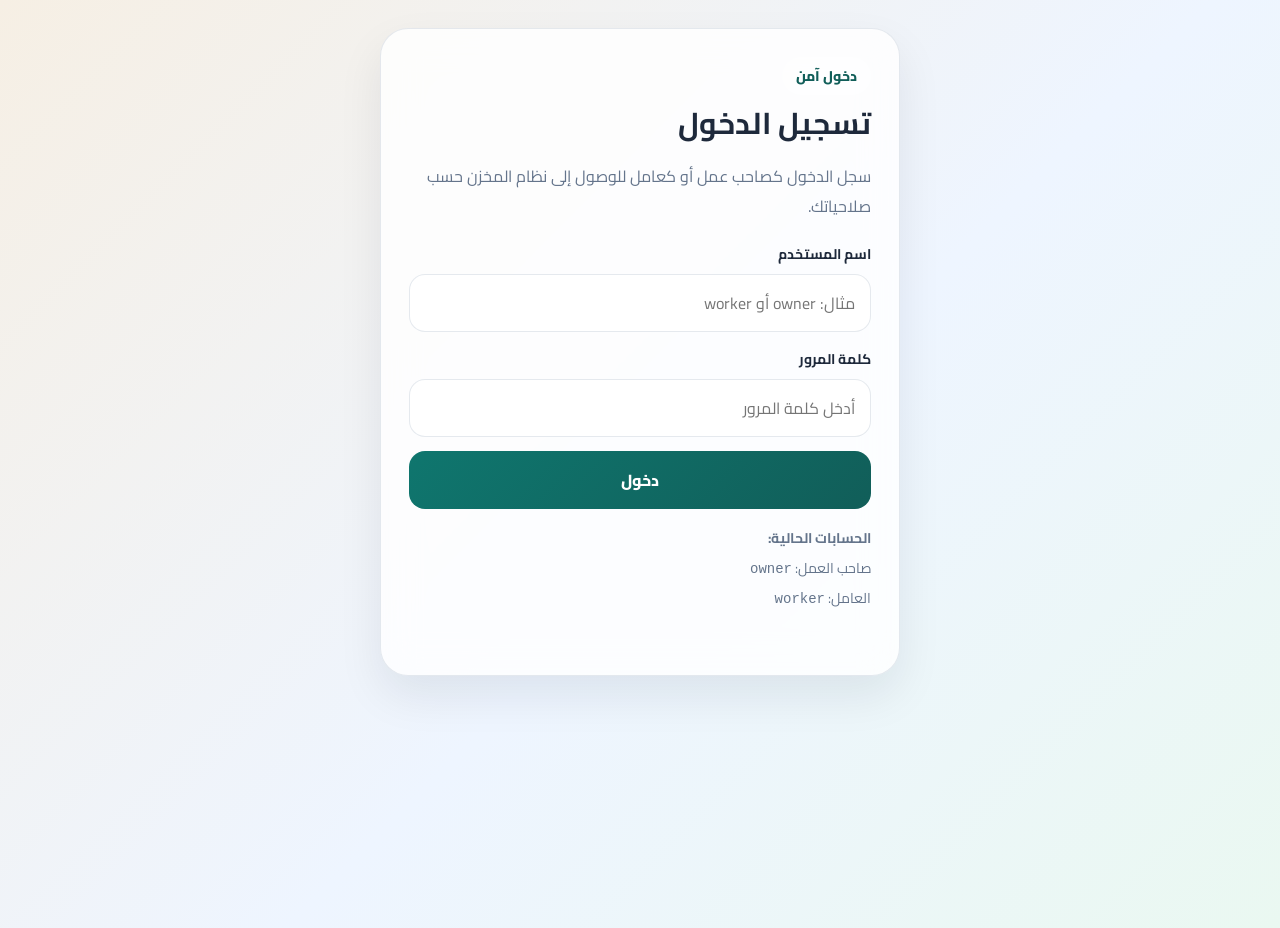
==== index.html @ 0a240dae "Add files via upload" ====
<!DOCTYPE html>
<html lang="ar" dir="rtl">
<head>
  <meta charset="UTF-8">
  <meta name="viewport" content="width=device-width, initial-scale=1.0">
  <link rel="manifest" href="manifest.json">
  <meta name="theme-color" content="#2c3e50">
  <meta name="apple-mobile-web-app-capable" content="yes">
  <meta name="apple-mobile-web-app-status-bar-style" content="default">
  <title>نظام إدارة المخزن - الرئيسية</title>
  <link rel="preconnect" href="https://fonts.googleapis.com">
  <link rel="preconnect" href="https://fonts.gstatic.com" crossorigin>
  <link href="https://fonts.googleapis.com/css2?family=Cairo:wght@400;600;700;800&display=swap" rel="stylesheet">
  <link rel="stylesheet" href="style.css">
</head>
<body data-page="dashboard">
  <section class="auth-shell" id="authShell">
    <div class="auth-card">
      <span class="eyebrow">دخول آمن</span>
      <h2>تسجيل الدخول</h2>
      <p class="auth-copy">سجل الدخول كصاحب عمل أو كعامل للوصول إلى نظام المخزن حسب صلاحياتك.</p>

      <div class="auth-form">
        <label>
          <span>اسم المستخدم</span>
          <input id="loginUsername" type="text" placeholder="مثال: owner أو worker">
        </label>
        <label>
          <span>كلمة المرور</span>
          <input id="loginPassword" type="password" placeholder="أدخل كلمة المرور">
        </label>
        <button type="button" class="primary-btn" id="loginBtn">دخول</button>
      </div>

      <div class="auth-hint">
        <strong>الحسابات الحالية:</strong>
        <span>صاحب العمل: <code>owner</code></span>
        <span>العامل: <code>worker</code></span>
      </div>

      <p class="auth-error" id="loginError"></p>
    </div>
  </section>

  <div class="app-shell is-hidden" id="appShell">
    <header class="topbar">
      <div>
        <span class="eyebrow">نظام المخزن</span>
        <h1 class="topbar__title">لوحة الرئيسية</h1>
      </div>

      <div class="topbar__actions">
        <div class="session-badge">
          <span id="sessionRole">غير مسجل</span>
          <button type="button" class="ghost-btn" id="logoutBtn">تسجيل خروج</button>
        </div>
        <button type="button" class="ghost-btn install-btn is-hidden" id="installBtn">تثبيت التطبيق</button>
        <button type="button" class="ghost-btn" id="darkModeBtn">الوضع الليلي</button>
      </div>
    </header>

    <nav class="main-nav">
      <a href="index.html" data-nav="dashboard">الرئيسية</a>
      <a href="products.html" data-nav="products">المنتجات</a>
      <a href="reports.html" data-nav="reports">التقارير</a>
    </nav>

    <main class="page-shell">
      <section class="hero">
        <div class="hero__content">
          <span class="eyebrow">ملخص سريع</span>
          <h2>تابع المخزن من نظرة واحدة</h2>
          <p>بطاقات سريعة للإجماليات المهمة، مع تحديث تلقائي حسب المنتجات المخزنة.</p>
        </div>
      <div class="hero__actions">
          <button type="button" class="ghost-btn" id="printBtn">طباعة</button>
          <button type="button" class="ghost-btn" id="exportBtn">تصدير Excel</button>
          <button type="button" class="ghost-btn" id="showBuyBtn">عرض سعر الشراء</button>
          <button type="button" class="ghost-btn" id="hideBuyBtn">إخفاء سعر الشراء</button>
          <button type="button" class="ghost-btn" id="showProfitBtn">عرض الربح</button>
          <button type="button" class="ghost-btn" id="hideProfitBtn">إخفاء الربح</button>
        </div>
      </section>

      <section class="dashboard" id="dashboardCards">
        <article class="card accent">
          <span class="card__label">إجمالي القطع</span>
          <strong class="card__value" id="totalProducts">0</strong>
        </article>
        <article class="card">
          <span class="card__label">عدد الأصناف</span>
          <strong class="card__value" id="totalItems">0</strong>
        </article>
        <article class="card" id="profitCard">
          <span class="card__label">إجمالي الأرباح</span>
          <strong class="card__value" id="totalProfit">مخفي</strong>
        </article>
      </section>

      <section class="panel">
        <div class="panel__header">
          <h2>ملخص اليوم</h2>
          <p id="summary">لا توجد بيانات بعد.</p>
        </div>
      </section>
    </main>
  </div>

  <div class="toast-stack" id="toastStack"></div>

  <script src="script.js"></script>
</body>
</html>
---- style.css ----
:root {
  --bg: linear-gradient(135deg, #f6efe4 0%, #eef5ff 55%, #eaf8f1 100%);
  --surface: rgba(255, 255, 255, 0.82);
  --surface-strong: #ffffff;
  --text: #1e293b;
  --muted: #64748b;
  --border: rgba(148, 163, 184, 0.24);
  --shadow: 0 20px 45px rgba(15, 23, 42, 0.08);
  --primary: #0f766e;
  --primary-strong: #115e59;
  --navy: #1e3a8a;
  --accent: #ea580c;
  --danger: #dc2626;
}

body.dark {
  --bg: radial-gradient(circle at top, #203449 0%, #0f172a 60%, #08111f 100%);
  --surface: rgba(15, 23, 42, 0.82);
  --surface-strong: #162235;
  --text: #e2e8f0;
  --muted: #94a3b8;
  --border: rgba(148, 163, 184, 0.15);
  --shadow: 0 20px 45px rgba(2, 6, 23, 0.35);
  --primary: #2dd4bf;
  --primary-strong: #14b8a6;
  --navy: #3b82f6;
  --accent: #fb923c;
  --danger: #f87171;
}

* {
  box-sizing: border-box;
}

body {
  margin: 0;
  min-height: 100vh;
  font-family: "Cairo", sans-serif;
  background: var(--bg);
  color: var(--text);
  overscroll-behavior-y: contain;
  -webkit-tap-highlight-color: transparent;
  padding-bottom: calc(env(safe-area-inset-bottom, 0px) + 16px);
}

body.standalone {
  padding-top: env(safe-area-inset-top, 0px);
}

button,
input,
select {
  font: inherit;
}

.is-hidden {
  display: none !important;
}

.auth-shell {
  width: min(520px, calc(100% - 24px));
  margin: 28px auto 0;
}

.auth-card,
.topbar,
.main-nav,
.hero,
.panel,
.card {
  backdrop-filter: blur(18px);
  background: var(--surface);
  border: 1px solid var(--border);
  box-shadow: var(--shadow);
}

.auth-card {
  border-radius: 28px;
  padding: 28px;
}

.auth-card h2 {
  margin: 0 0 10px;
  font-size: 30px;
}

.auth-copy,
.auth-error,
.auth-hint,
.panel__header p,
.hero p,
.card__label,
.summary {
  color: var(--muted);
}

.auth-copy {
  margin: 0 0 20px;
}

.auth-form,
.form-grid,
.filters-grid {
  display: grid;
  gap: 14px;
}

.auth-hint {
  margin-top: 16px;
  display: grid;
  gap: 4px;
  font-size: 14px;
}

.auth-error {
  min-height: 24px;
  margin: 12px 0 0;
  color: var(--danger);
  font-weight: 700;
}

.app-shell {
  width: min(1180px, calc(100% - 24px));
  margin: 0 auto;
  padding: 18px 0 40px;
}

.topbar {
  display: flex;
  justify-content: space-between;
  align-items: center;
  gap: 18px;
  padding: 20px 24px;
  border-radius: 26px;
}

.topbar__title {
  margin: 8px 0 0;
  font-size: clamp(28px, 3vw, 42px);
}

.topbar__actions,
.hero__actions {
  display: flex;
  flex-wrap: wrap;
  gap: 12px;
  align-items: center;
}

.main-nav {
  margin-top: 16px;
  border-radius: 22px;
  padding: 10px;
  display: flex;
  gap: 10px;
  flex-wrap: wrap;
}

.main-nav a {
  text-decoration: none;
  color: var(--text);
  padding: 12px 18px;
  border-radius: 14px;
  font-weight: 700;
  transition: transform 0.2s ease, background 0.2s ease;
}

.main-nav a.active,
.main-nav a:hover {
  background: linear-gradient(135deg, var(--primary), var(--primary-strong));
  color: #fff;
  transform: translateY(-1px);
}

.page-shell {
  padding-top: 18px;
}

.hero {
  display: flex;
  align-items: center;
  justify-content: space-between;
  gap: 20px;
  padding: 28px;
  border-radius: 28px;
  position: relative;
  overflow: hidden;
}

.hero::before,
.hero::after {
  content: "";
  position: absolute;
  border-radius: 999px;
  opacity: 0.32;
  pointer-events: none;
}

.hero::before {
  width: 220px;
  height: 220px;
  background: #f97316;
  top: -90px;
  left: -80px;
}

.hero::after {
  width: 240px;
  height: 240px;
  background: #14b8a6;
  bottom: -150px;
  right: -40px;
}

.hero__content,
.hero__actions {
  position: relative;
  z-index: 1;
}

.eyebrow {
  display: inline-flex;
  padding: 6px 14px;
  border-radius: 999px;
  background: rgba(255, 255, 255, 0.34);
  color: var(--primary-strong);
  font-size: 14px;
  font-weight: 800;
}

.hero h2 {
  margin: 12px 0 10px;
  font-size: clamp(28px, 3vw, 42px);
}

.hero p {
  margin: 0;
  max-width: 620px;
  font-size: 17px;
}

.session-badge {
  display: flex;
  align-items: center;
  gap: 10px;
  padding: 8px 12px;
  border-radius: 18px;
  background: rgba(255, 255, 255, 0.34);
  color: var(--text);
  font-weight: 700;
}

.ghost-btn,
.primary-btn,
.icon-btn,
.floating {
  border: 0;
  border-radius: 16px;
  cursor: pointer;
  transition: transform 0.2s ease, opacity 0.2s ease, background 0.2s ease;
}

.ghost-btn {
  padding: 12px 18px;
  background: rgba(255, 255, 255, 0.44);
  color: var(--text);
  font-weight: 700;
}

.install-btn {
  background: linear-gradient(135deg, var(--navy), #2563eb);
  color: #fff;
}

.primary-btn {
  width: 100%;
  padding: 14px 18px;
  background: linear-gradient(135deg, var(--primary), var(--primary-strong));
  color: #fff;
  font-weight: 800;
}

.dashboard {
  margin-top: 20px;
  display: grid;
  grid-template-columns: repeat(3, minmax(0, 1fr));
  gap: 16px;
}

.dashboard--compact {
  grid-template-columns: repeat(2, minmax(0, 1fr));
}

.card {
  padding: 20px;
  border-radius: 22px;
}

.card.accent {
  background: linear-gradient(135deg, rgba(15, 118, 110, 0.9), rgba(17, 94, 89, 0.92));
  color: #fff;
}

.card.accent .card__label {
  color: rgba(255, 255, 255, 0.82);
}

.card__label {
  display: block;
  font-size: 14px;
  margin-bottom: 12px;
}

.card__value {
  font-size: clamp(24px, 3vw, 34px);
}

.content-grid {
  display: grid;
  grid-template-columns: 360px minmax(0, 1fr);
  gap: 18px;
  margin-top: 20px;
}

.panel {
  margin-top: 18px;
  padding: 24px;
  border-radius: 26px;
}

.panel:first-of-type {
  margin-top: 20px;
}

.panel__header {
  margin-bottom: 18px;
}

.panel__header h2 {
  margin: 0 0 6px;
  font-size: 24px;
}

.panel__header--inline {
  display: flex;
  align-items: end;
  justify-content: space-between;
  gap: 16px;
}

label span {
  display: block;
  margin-bottom: 7px;
  font-size: 14px;
  font-weight: 700;
}

input,
select {
  width: 100%;
  padding: 13px 15px;
  border-radius: 16px;
  border: 1px solid var(--border);
  background: var(--surface-strong);
  color: var(--text);
  outline: none;
}

input:focus,
select:focus {
  border-color: var(--primary);
  box-shadow: 0 0 0 4px rgba(20, 184, 166, 0.12);
}

.search-input {
  max-width: 280px;
}

.summary {
  margin-top: 18px;
  padding: 16px;
  border-radius: 18px;
  background: rgba(255, 255, 255, 0.35);
  font-weight: 700;
}

.table-wrap {
  overflow: auto;
}

.toast-stack {
  position: fixed;
  top: 18px;
  left: 18px;
  display: grid;
  gap: 10px;
  z-index: 1000;
}

.toast {
  min-width: 220px;
  max-width: 320px;
  padding: 14px 16px;
  border-radius: 16px;
  color: #fff;
  box-shadow: var(--shadow);
  animation: toast-in 0.24s ease;
}

.toast.success {
  background: linear-gradient(135deg, #0f766e, #115e59);
}

.toast.error {
  background: linear-gradient(135deg, #dc2626, #b91c1c);
}

.toast.info {
  background: linear-gradient(135deg, #1d4ed8, #1e40af);
}

.modal-backdrop {
  position: fixed;
  inset: 0;
  background: rgba(15, 23, 42, 0.54);
  display: grid;
  place-items: center;
  padding: 16px;
  z-index: 1100;
}

.modal-card {
  width: min(520px, 100%);
  border-radius: 24px;
  padding: 24px;
  background: var(--surface);
  border: 1px solid var(--border);
  box-shadow: var(--shadow);
  backdrop-filter: blur(18px);
}

.modal-actions {
  display: flex;
  gap: 12px;
  margin-top: 18px;
}

.modal-save {
  width: auto;
  min-width: 160px;
}

.danger-fill {
  background: linear-gradient(135deg, #dc2626, #b91c1c);
}

table {
  width: 100%;
  border-collapse: collapse;
}

th,
td {
  padding: 14px 12px;
  text-align: center;
  border-bottom: 1px solid var(--border);
  white-space: nowrap;
}

th {
  color: var(--muted);
  font-size: 13px;
  font-weight: 800;
}

tbody tr:hover {
  background: rgba(148, 163, 184, 0.08);
}

.actions-cell {
  display: flex;
  justify-content: center;
  gap: 8px;
}

.icon-btn {
  width: 38px;
  height: 38px;
  background: var(--surface-strong);
  color: var(--text);
  border: 1px solid var(--border);
  font-weight: 800;
}

.icon-btn.danger {
  color: var(--danger);
}

.badge {
  display: inline-flex;
  align-items: center;
  justify-content: center;
  padding: 6px 12px;
  border-radius: 999px;
  background: rgba(15, 118, 110, 0.12);
  color: var(--primary-strong);
  font-weight: 800;
}

.floating {
  position: fixed;
  left: 24px;
  bottom: 24px;
  width: 62px;
  height: 62px;
  border-radius: 50%;
  background: linear-gradient(135deg, var(--accent), #f97316);
  color: #fff;
  font-size: 34px;
  box-shadow: 0 16px 30px rgba(234, 88, 12, 0.28);
  z-index: 20;
}

.ghost-btn:hover,
.primary-btn:hover,
.icon-btn:hover,
.floating:hover,
.main-nav a:hover {
  transform: translateY(-2px);
}

@keyframes toast-in {
  from {
    opacity: 0;
    transform: translateY(-8px);
  }
  to {
    opacity: 1;
    transform: translateY(0);
  }
}

@media (max-width: 980px) {
  .content-grid,
  .dashboard,
  .dashboard--compact {
    grid-template-columns: 1fr;
  }
}

@media (max-width: 720px) {
  .app-shell {
    width: min(100% - 18px, 1180px);
    padding-bottom: 90px;
  }

  .topbar,
  .hero,
  .panel,
  .auth-card {
    padding: 20px;
    border-radius: 22px;
  }

  .topbar,
  .hero,
  .panel__header--inline {
    flex-direction: column;
    align-items: stretch;
  }

  .search-input {
    max-width: none;
  }

  th,
  td {
    font-size: 14px;
    padding: 12px 10px;
  }

  .floating {
    left: 18px;
    bottom: calc(env(safe-area-inset-bottom, 0px) + 18px);
  }

  .toast-stack {
    right: 12px;
    left: 12px;
  }

  .toast {
    max-width: none;
  }

  .modal-actions {
    flex-direction: column;
  }
}
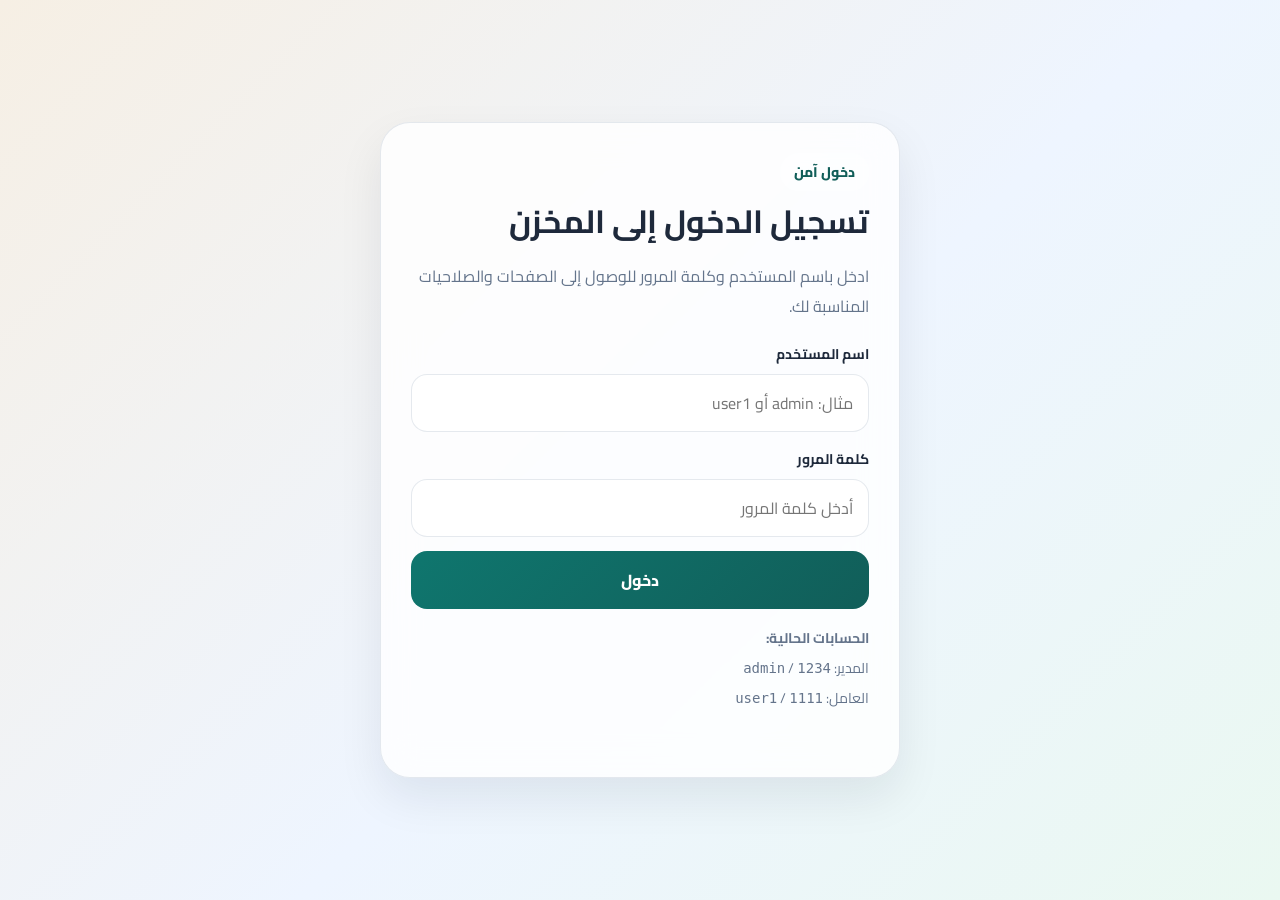
==== commit 9a7a2d44: "Add files via upload" ====
--- a/index.html
+++ b/index.html
@@ -14,35 +14,7 @@
   <link rel="stylesheet" href="style.css">
 </head>
 <body data-page="dashboard">
-  <section class="auth-shell" id="authShell">
-    <div class="auth-card">
-      <span class="eyebrow">دخول آمن</span>
-      <h2>تسجيل الدخول</h2>
-      <p class="auth-copy">سجل الدخول كصاحب عمل أو كعامل للوصول إلى نظام المخزن حسب صلاحياتك.</p>
-
-      <div class="auth-form">
-        <label>
-          <span>اسم المستخدم</span>
-          <input id="loginUsername" type="text" placeholder="مثال: owner أو worker">
-        </label>
-        <label>
-          <span>كلمة المرور</span>
-          <input id="loginPassword" type="password" placeholder="أدخل كلمة المرور">
-        </label>
-        <button type="button" class="primary-btn" id="loginBtn">دخول</button>
-      </div>
-
-      <div class="auth-hint">
-        <strong>الحسابات الحالية:</strong>
-        <span>صاحب العمل: <code>owner</code></span>
-        <span>العامل: <code>worker</code></span>
-      </div>
-
-      <p class="auth-error" id="loginError"></p>
-    </div>
-  </section>
-
-  <div class="app-shell is-hidden" id="appShell">
+  <div class="app-shell" id="appShell">
     <header class="topbar">
       <div>
         <span class="eyebrow">نظام المخزن</span>
@@ -51,7 +23,10 @@
 
       <div class="topbar__actions">
         <div class="session-badge">
-          <span id="sessionRole">غير مسجل</span>
+          <div class="session-meta">
+            <span id="sessionUser">المستخدم: -</span>
+            <span id="sessionRole">الصلاحية: -</span>
+          </div>
           <button type="button" class="ghost-btn" id="logoutBtn">تسجيل خروج</button>
         </div>
         <button type="button" class="ghost-btn install-btn is-hidden" id="installBtn">تثبيت التطبيق</button>
@@ -69,10 +44,10 @@
       <section class="hero">
         <div class="hero__content">
           <span class="eyebrow">ملخص سريع</span>
-          <h2>تابع المخزن من نظرة واحدة</h2>
-          <p>بطاقات سريعة للإجماليات المهمة، مع تحديث تلقائي حسب المنتجات المخزنة.</p>
+          <h2>تابع حركة المخزن من مكان واحد</h2>
+          <p>بطاقات سريعة للإجماليات المهمة مع تحديث تلقائي حسب المنتجات وسجل الحركة داخل النظام.</p>
         </div>
-      <div class="hero__actions">
+        <div class="hero__actions">
           <button type="button" class="ghost-btn" id="printBtn">طباعة</button>
           <button type="button" class="ghost-btn" id="exportBtn">تصدير Excel</button>
           <button type="button" class="ghost-btn" id="showBuyBtn">عرض سعر الشراء</button>
--- a/style.css
+++ b/style.css
@@ -62,7 +62,18 @@
   margin: 28px auto 0;
 }
 
+.login-page {
+  display: grid;
+  place-items: center;
+  padding: 20px;
+}
+
+.login-shell {
+  width: min(520px, 100%);
+}
+
 .auth-card,
+.login-card,
 .topbar,
 .main-nav,
 .hero,
@@ -79,9 +90,19 @@
   padding: 28px;
 }
 
+.login-card {
+  border-radius: 30px;
+  padding: 30px;
+}
+
 .auth-card h2 {
   margin: 0 0 10px;
   font-size: 30px;
+}
+
+.login-card h1 {
+  margin: 0 0 10px;
+  font-size: 32px;
 }
 
 .auth-copy,
@@ -248,6 +269,13 @@
   background: rgba(255, 255, 255, 0.34);
   color: var(--text);
   font-weight: 700;
+}
+
+.session-meta {
+  display: grid;
+  gap: 2px;
+  min-width: 160px;
+  font-size: 14px;
 }
 
 .ghost-btn,
@@ -557,7 +585,8 @@
   .topbar,
   .hero,
   .panel,
-  .auth-card {
+  .auth-card,
+  .login-card {
     padding: 20px;
     border-radius: 22px;
   }
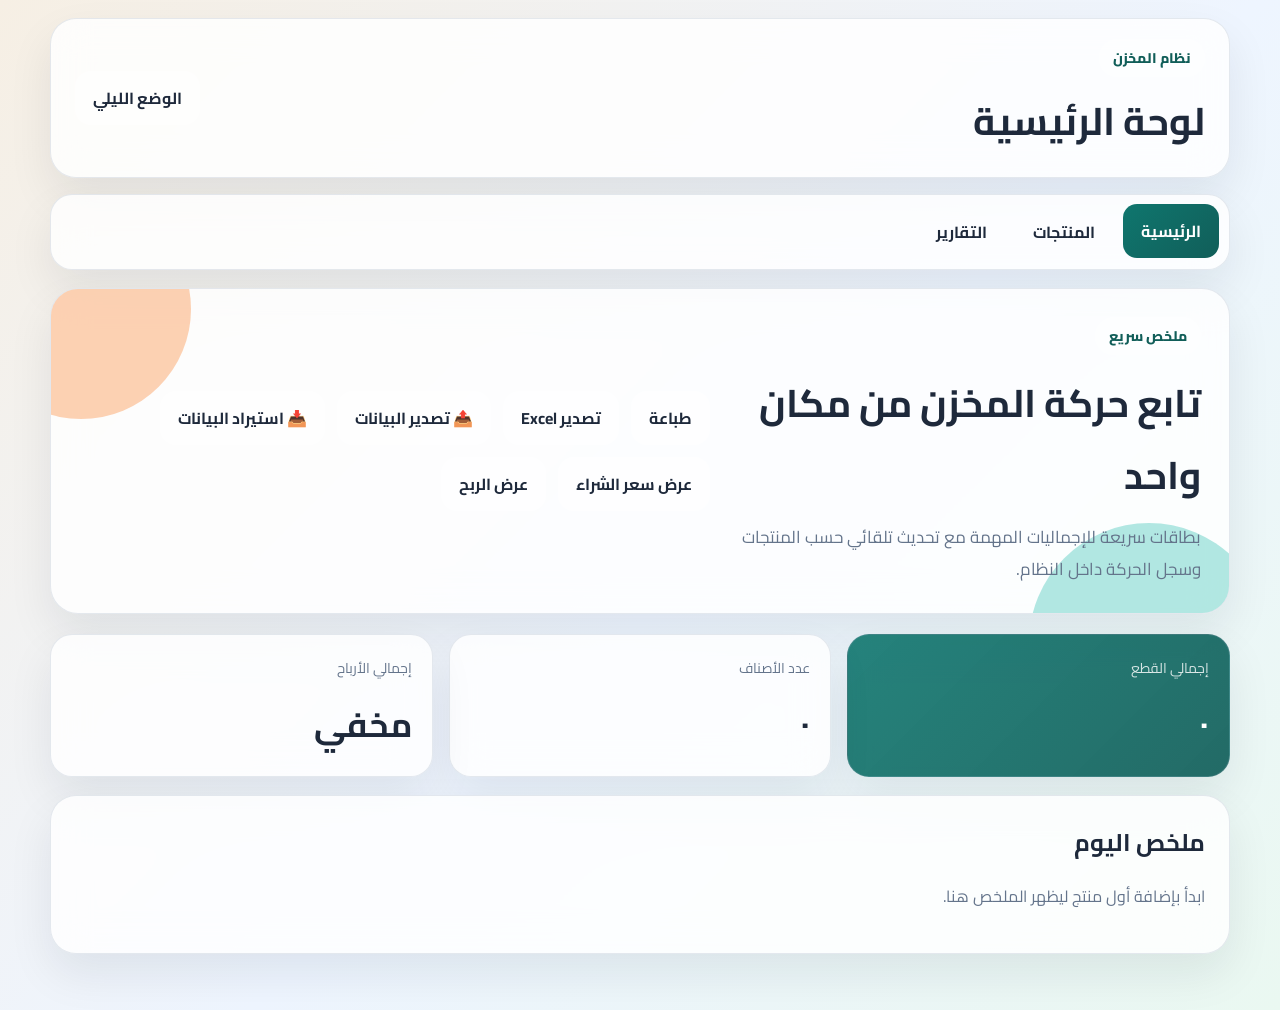
==== commit 58bfbf97: "Add files via upload" ====
--- a/index.html
+++ b/index.html
@@ -22,13 +22,6 @@
       </div>
 
       <div class="topbar__actions">
-        <div class="session-badge">
-          <div class="session-meta">
-            <span id="sessionUser">المستخدم: -</span>
-            <span id="sessionRole">الصلاحية: -</span>
-          </div>
-          <button type="button" class="ghost-btn" id="logoutBtn">تسجيل خروج</button>
-        </div>
         <button type="button" class="ghost-btn install-btn is-hidden" id="installBtn">تثبيت التطبيق</button>
         <button type="button" class="ghost-btn" id="darkModeBtn">الوضع الليلي</button>
       </div>
@@ -50,6 +43,9 @@
         <div class="hero__actions">
           <button type="button" class="ghost-btn" id="printBtn">طباعة</button>
           <button type="button" class="ghost-btn" id="exportBtn">تصدير Excel</button>
+          <button type="button" class="ghost-btn" id="exportDataBtn">📤 تصدير البيانات</button>
+          <label for="importDataFile" class="ghost-btn" id="importDataLabel" style="cursor: pointer;">📥 استيراد البيانات</label>
+          <input type="file" id="importDataFile" style="display: none;" accept="application/json">
           <button type="button" class="ghost-btn" id="showBuyBtn">عرض سعر الشراء</button>
           <button type="button" class="ghost-btn" id="hideBuyBtn">إخفاء سعر الشراء</button>
           <button type="button" class="ghost-btn" id="showProfitBtn">عرض الربح</button>
--- a/style.css
+++ b/style.css
@@ -577,9 +577,13 @@
 }
 
 @media (max-width: 720px) {
+  body {
+    padding-bottom: calc(env(safe-area-inset-bottom, 0px) + 80px);
+  }
+
   .app-shell {
-    width: min(100% - 18px, 1180px);
-    padding-bottom: 90px;
+    width: min(100% - 16px, 1180px);
+    padding: 10px 0 20px;
   }
 
   .topbar,
@@ -587,8 +591,8 @@
   .panel,
   .auth-card,
   .login-card {
-    padding: 20px;
-    border-radius: 22px;
+    padding: 18px;
+    border-radius: 20px;
   }
 
   .topbar,
@@ -596,21 +600,119 @@
   .panel__header--inline {
     flex-direction: column;
     align-items: stretch;
+    gap: 16px;
+  }
+
+  .topbar__actions,
+  .hero__actions {
+    display: grid;
+    grid-template-columns: 1fr 1fr;
+    gap: 10px;
+    width: 100%;
+  }
+
+  .topbar__actions button,
+  .hero__actions button,
+  .hero__actions label {
+    width: 100%;
+    justify-content: center;
+    text-align: center;
+    padding: 14px 10px;
+    font-size: 13px;
+  }
+
+  .session-badge {
+    grid-column: 1 / -1;
+    justify-content: space-between;
+  }
+
+  .main-nav {
+    display: flex;
+    overflow-x: auto;
+    flex-wrap: nowrap;
+    padding: 8px;
+    -webkit-overflow-scrolling: touch;
+    scrollbar-width: none;
+  }
+
+  .main-nav::-webkit-scrollbar {
+    display: none;
+  }
+
+  .main-nav a {
+    white-space: nowrap;
+    flex: 0 0 auto;
   }
 
   .search-input {
     max-width: none;
-  }
-
+    width: 100%;
+  }
+
+  table,
+  thead,
+  tbody,
   th,
+  td,
+  tr {
+    display: block;
+    width: 100%;
+  }
+
+  thead tr {
+    display: none;
+  }
+
+  tr {
+    margin-bottom: 16px;
+    border: 1px solid var(--border);
+    border-radius: 16px;
+    padding: 8px 0;
+    background: var(--surface-strong);
+    box-shadow: 0 4px 12px rgba(0, 0, 0, 0.03);
+  }
+
   td {
-    font-size: 14px;
-    padding: 12px 10px;
+    display: flex;
+    justify-content: space-between;
+    align-items: center;
+    text-align: left;
+    border-bottom: 1px dashed var(--border);
+    padding: 12px 14px;
+    font-size: 14.5px;
+  }
+
+  td:last-child {
+    border-bottom: none;
+    padding-bottom: 8px;
+  }
+
+  td::before {
+    content: attr(data-label);
+    font-weight: 800;
+    color: var(--muted);
+    font-size: 13px;
+    margin-left: 16px;
+  }
+
+  .actions-cell {
+    justify-content: flex-end;
+    gap: 10px;
+    padding-top: 14px;
+  }
+
+  .icon-btn {
+    width: 42px;
+    height: 42px;
+    font-size: 16px;
   }
 
   .floating {
-    left: 18px;
-    bottom: calc(env(safe-area-inset-bottom, 0px) + 18px);
+    left: 16px;
+    bottom: calc(env(safe-area-inset-bottom, 0px) + 20px);
+    width: 56px;
+    height: 56px;
+    font-size: 30px;
   }
 
   .toast-stack {
@@ -620,6 +722,7 @@
 
   .toast {
     max-width: none;
+    text-align: center;
   }
 
   .modal-actions {
